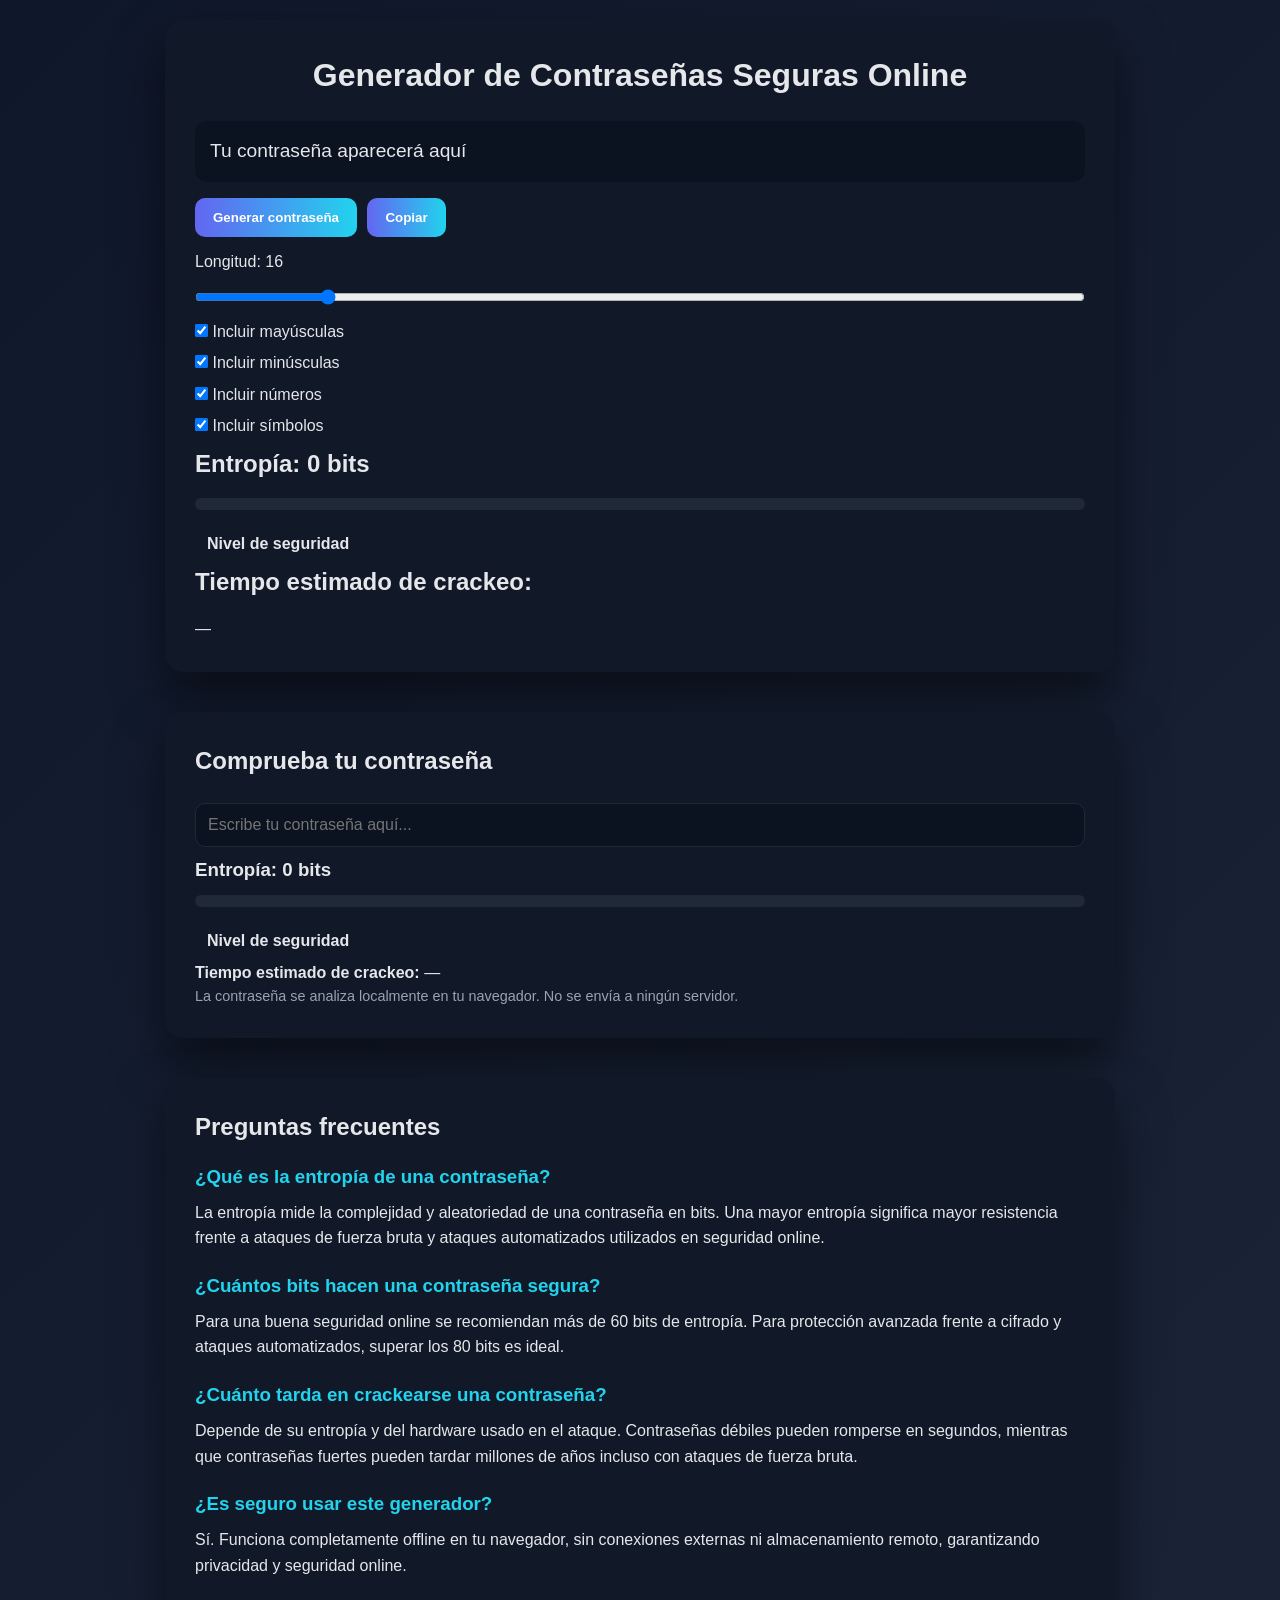
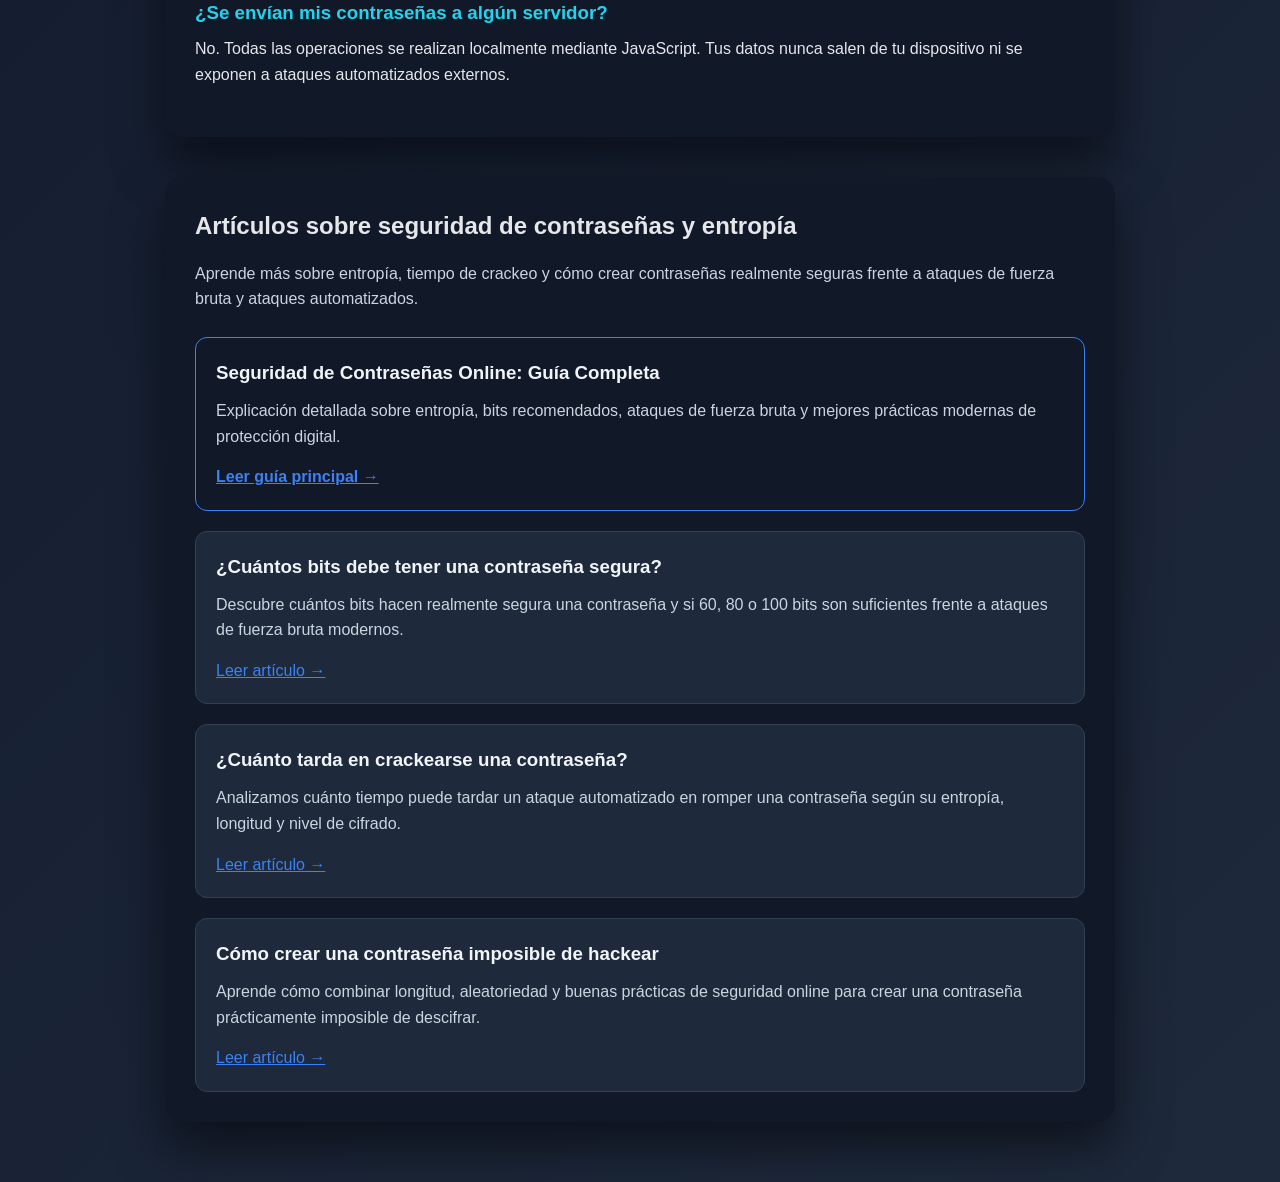
==== index.html @ b84888d2 "Update index.html" ====
<!DOCTYPE html>
<html lang="es">
<head>
<meta charset="UTF-8">
<meta name="viewport" content="width=device-width, initial-scale=1.0">

<title>Generador de Contraseñas Seguras Online con Entropía y Verificador | Seguridad Profesional</title>
<meta name="description" content="Generador de contraseñas seguras online con cálculo real de entropía en bits, estimación de tiempo de crackeo y verificador avanzado. Herramienta profesional de seguridad online 100% privada y offline.">
<meta name="robots" content="index, follow">
<meta name="keywords" content="generador de contraseñas seguras, entropía contraseña, verificador de contraseñas, tiempo de crackeo, seguridad online, fuerza bruta, ataques automatizados, contraseña fuerte, cifrado">
<meta name="author" content="Gonzalo Ramos">
<meta name="application-name" content="Generador de Contraseñas Seguras">
<meta name="apple-mobile-web-app-title" content="Generador de Contraseñas">
<meta name="theme-color" content="#0f172a">

<link rel="canonical" href="https://gonsacc.github.io/passwordgenerator/">

<meta property="og:title" content="Generador de Contraseñas Seguras Online con Entropía y Verificador">
<meta property="og:description" content="Crea y analiza contraseñas seguras con cálculo de entropía real y estimación de tiempo de crackeo. 100% privado y sin envío de datos.">
<meta property="og:type" content="website">
<meta property="og:url" content="https://gonsacc.github.io/passwordgenerator/">
<meta property="og:image" content="https://gonsacc.github.io/passwordgenerator/preview.png">
<meta property="og:site_name" content="Generador de Contraseñas Seguras">

<meta name="twitter:card" content="summary_large_image">
<meta name="twitter:title" content="Generador de Contraseñas Seguras Online con Entropía y Verificador">
<meta name="twitter:description" content="Herramienta profesional para generar y comprobar contraseñas seguras con entropía real y análisis de fuerza bruta.">
<meta name="twitter:image" content="https://gonsacc.github.io/passwordgenerator/preview.png">

<link rel="icon" href="/passwordgenerator/favicon.ico">
<link rel="icon" href="favicon.ico">
<link rel="icon" type="image/svg+xml" href="favicon.svg">

<link rel="icon" type="image/png" sizes="32x32" href="favicon-32x32.png">
<link rel="icon" type="image/png" sizes="16x16" href="favicon-16x16.png">

<link rel="apple-touch-icon" sizes="180x180" href="apple-touch-icon.png">

<link rel="icon" type="image/png" sizes="192x192" href="android-chrome-192x192.png">
<link rel="icon" type="image/png" sizes="512x512" href="android-chrome-512x512.png">

<link rel="manifest" href="site.webmanifest">

<script type="application/ld+json">
{
  "@context": "https://schema.org",
  "@type": "WebApplication",
  "name": "Generador de Contraseñas Seguras Online con Entropía y Verificador",
  "url": "https://gonsacc.github.io/passwordgenerator/",
  "applicationCategory": "SecurityApplication",
  "operatingSystem": "All",
  "description": "Herramienta online para generar y verificar contraseñas seguras con cálculo de entropía, estimación de tiempo de crackeo y análisis de seguridad frente a ataques de fuerza bruta.",
  "offers": {
    "@type": "Offer",
    "price": "0",
    "priceCurrency": "EUR"
  }
}
</script>

<script type="application/ld+json">
{
 "@context": "https://schema.org",
 "@type": "FAQPage",
 "mainEntity": [{
   "@type": "Question",
   "name": "¿Qué es la entropía de una contraseña?",
   "acceptedAnswer": {
     "@type": "Answer",
     "text": "La entropía mide la complejidad y aleatoriedad de una contraseña en bits. Una mayor entropía significa mayor resistencia frente a ataques de fuerza bruta y ataques automatizados utilizados en seguridad online."
   }
 },{
   "@type": "Question",
   "name": "¿Cuántos bits hacen una contraseña segura?",
   "acceptedAnswer": {
     "@type": "Answer",
     "text": "Para una buena seguridad online se recomiendan más de 60 bits de entropía. Para protección avanzada frente a cifrado y ataques automatizados, superar los 80 bits es ideal."
   }
 },{
   "@type": "Question",
   "name": "¿Cuánto tarda en crackearse una contraseña?",
   "acceptedAnswer": {
     "@type": "Answer",
     "text": "Depende de su entropía y del hardware usado en el ataque. Contraseñas débiles pueden romperse en segundos, mientras que contraseñas fuertes pueden tardar millones de años incluso con ataques de fuerza bruta."
   }
 },{
   "@type": "Question",
   "name": "¿Es seguro usar este generador?",
   "acceptedAnswer": {
     "@type": "Answer",
     "text": "Sí. Funciona completamente offline en tu navegador, sin conexiones externas ni almacenamiento remoto, garantizando privacidad y seguridad online."
   }
 },{
   "@type": "Question",
   "name": "¿Se envían mis contraseñas a algún servidor?",
   "acceptedAnswer": {
     "@type": "Answer",
     "text": "No. Todas las operaciones se realizan localmente mediante JavaScript. Tus datos nunca salen de tu dispositivo ni se exponen a ataques automatizados externos."
   }
 }]
}
</script>

<style>
:root{
  --bg1:#0f172a;
  --bg2:#1e293b;
  --card:#111827;
  --accent:#6366f1;
  --accent2:#22d3ee;
  --text:#e5e7eb;
  --muted:#9ca3af;
  --danger:#ef4444;
  --warning:#f59e0b;
  --medium:#f97316;
  --success:#22c55e;
}
*{box-sizing:border-box;margin:0;padding:0}
html, body {
  overscroll-behavior: none;
}
html {
  height: 100%;
  background-color: #0f172a; 
}

body {
  background-color: #0f172a;
}
body{
  font-family:-apple-system,BlinkMacSystemFont,"Segoe UI",Roboto,Arial,sans-serif;
  background:linear-gradient(135deg,var(--bg1),var(--bg2));
  color:var(--text);
  padding:20px;
  line-height:1.6;
  min-height:100vh;
  min-height:100dvh;               
  min-height:-webkit-fill-available;
}

.container{max-width:950px;margin:auto}
.card{
  background:var(--card);
  padding:30px;
  border-radius:18px;
  box-shadow:0 25px 50px rgba(0,0,0,0.5);
  margin-bottom:40px;
  transition:transform .3s ease;
}
.card:hover{transform:translateY(-4px)}
h1{text-align:center;margin-bottom:20px}
h2{margin-bottom:15px}
.output{
  background:#0b1220;
  padding:15px;
  border-radius:12px;
  font-size:1.2rem;
  word-break:break-all;
  margin-bottom:10px;
  min-height:55px;
  transition:all .3s ease;
}
input[type="range"], input[type="text"]{
  width:100%;
  margin:8px 0;
}
input[type="text"]{
  padding:12px;
  border-radius:10px;
  border:1px solid #1f2937;
  background:#0b1220;
  color:var(--text);
  font-size:1rem;
}
label{display:block;margin:6px 0;cursor:pointer}
button{
  background:linear-gradient(90deg,var(--accent),var(--accent2));
  border:none;
  padding:12px 18px;
  border-radius:10px;
  color:white;
  font-weight:600;
  cursor:pointer;
  transition:all .3s ease;
  margin:6px 6px 6px 0;
}
button:hover{opacity:.85;transform:translateY(-2px)}
.progress{
  width:100%;
  background:#1f2937;
  border-radius:12px;
  overflow:hidden;
  height:12px;
  margin:10px 0;
}
.progress-bar{
  height:100%;
  width:0%;
  transition:width .6s ease, background .6s ease;
}
.badge{
  padding:6px 12px;
  border-radius:8px;
  font-weight:600;
  display:inline-block;
  margin-top:5px;
}
.small{color:var(--muted);font-size:.9rem}
.faq-item{margin-bottom:20px}
.faq-item h3{margin-bottom:8px;color:var(--accent2)}
@media(max-width:600px){
  .card{padding:20px}
}
</style>
</head>

<body>
<div class="container">

<div class="card">
<h1>Generador de Contraseñas Seguras Online</h1>

<div class="output" id="password">Tu contraseña aparecerá aquí</div>
<button onclick="generatePassword()">Generar contraseña</button>
<button onclick="copyPassword()">Copiar</button>

<label>Longitud: <span id="lengthValue">16</span></label>
<input type="range" id="length" min="8" max="64" value="16" oninput="updateLength(this.value)">

<label><input type="checkbox" id="uppercase" checked> Incluir mayúsculas</label>
<label><input type="checkbox" id="lowercase" checked> Incluir minúsculas</label>
<label><input type="checkbox" id="numbers" checked> Incluir números</label>
<label><input type="checkbox" id="symbols" checked> Incluir símbolos</label>

<h2>Entropía: <span id="entropy">0</span> bits</h2>
<div class="progress"><div class="progress-bar" id="entropyBar"></div></div>
<div class="badge" id="strengthLabel">Nivel de seguridad</div>

<h2>Tiempo estimado de crackeo:</h2>
<p id="crackTime">—</p>
</div>

<div class="card">
<h2>Comprueba tu contraseña</h2>

<input type="text" id="checkPassword" placeholder="Escribe tu contraseña aquí..." oninput="analyzePassword()">

<h3>Entropía: <span id="checkEntropy">0</span> bits</h3>
<div class="progress"><div class="progress-bar" id="checkBar"></div></div>
<div class="badge" id="checkStrength">Nivel de seguridad</div>

<p><strong>Tiempo estimado de crackeo:</strong> <span id="checkTime">—</span></p>
<p class="small" id="checkMessage">La contraseña se analiza localmente en tu navegador. No se envía a ningún servidor.</p>
</div>

<div class="card">
<h2>Preguntas frecuentes</h2>

<div class="faq-item">
<h3>¿Qué es la entropía de una contraseña?</h3>
<p>La entropía mide la complejidad y aleatoriedad de una contraseña en bits. Una mayor entropía significa mayor resistencia frente a ataques de fuerza bruta y ataques automatizados utilizados en seguridad online.</p>
</div>

<div class="faq-item">
<h3>¿Cuántos bits hacen una contraseña segura?</h3>
<p>Para una buena seguridad online se recomiendan más de 60 bits de entropía. Para protección avanzada frente a cifrado y ataques automatizados, superar los 80 bits es ideal.</p>
</div>

<div class="faq-item">
<h3>¿Cuánto tarda en crackearse una contraseña?</h3>
<p>Depende de su entropía y del hardware usado en el ataque. Contraseñas débiles pueden romperse en segundos, mientras que contraseñas fuertes pueden tardar millones de años incluso con ataques de fuerza bruta.</p>
</div>

<div class="faq-item">
<h3>¿Es seguro usar este generador?</h3>
<p>Sí. Funciona completamente offline en tu navegador, sin conexiones externas ni almacenamiento remoto, garantizando privacidad y seguridad online.</p>
</div>

<div class="faq-item">
<h3>¿Se envían mis contraseñas a algún servidor?</h3>
<p>No. Todas las operaciones se realizan localmente mediante JavaScript. Tus datos nunca salen de tu dispositivo ni se exponen a ataques automatizados externos.</p>
</div>

</div>

<section class="card" style="margin-top:40px;">
    <h2>Artículos sobre seguridad de contraseñas y entropía</h2>

    <p style="color:#cbd5e1; margin-top:10px;">
        Aprende más sobre entropía, tiempo de crackeo y cómo crear contraseñas realmente seguras frente a ataques de fuerza bruta y ataques automatizados.
    </p>

    <div style="display:grid; gap:20px; margin-top:25px;">

        <!-- Página HUB (PRINCIPAL) -->
        <div style="background:#111827; padding:20px; border-radius:12px; border:1px solid #3b82f6;">
            <h3 style="margin-bottom:10px; color:#f1f5f9;">
                Seguridad de Contraseñas Online: Guía Completa
            </h3>

            <p style="color:#cbd5e1; margin-bottom:15px;">
                Explicación detallada sobre entropía, bits recomendados, ataques de fuerza bruta y mejores prácticas modernas de protección digital.
            </p>

            <a href="seguridad-de-contrasenas-online.html" 
               style="color:#3b82f6; font-weight:600;">
                Leer guía principal →
            </a>
        </div>

        <!-- Artículo 1 -->
        <div style="background:#1e293b; padding:20px; border-radius:12px; border:1px solid #334155; transition:0.3s ease;">
            <h3 style="margin-bottom:10px; color:#f1f5f9;">
                ¿Cuántos bits debe tener una contraseña segura?
            </h3>

            <p style="color:#cbd5e1; margin-bottom:15px;">
                Descubre cuántos bits hacen realmente segura una contraseña y si 60, 80 o 100 bits son suficientes frente a ataques de fuerza bruta modernos.
            </p>

            <a href="cuantos-bits-debe-tener-una-contrasena-segura.html" 
               style="color:#3b82f6; font-weight:500;">
                Leer artículo →
            </a>
        </div>

        <!-- Artículo 2 -->
        <div style="background:#1e293b; padding:20px; border-radius:12px; border:1px solid #334155; transition:0.3s ease;">
            <h3 style="margin-bottom:10px; color:#f1f5f9;">
                ¿Cuánto tarda en crackearse una contraseña?
            </h3>

            <p style="color:#cbd5e1; margin-bottom:15px;">
                Analizamos cuánto tiempo puede tardar un ataque automatizado en romper una contraseña según su entropía, longitud y nivel de cifrado.
            </p>

            <a href="cuanto-tarda-en-crackearse-una-contrasena.html" 
               style="color:#3b82f6; font-weight:500;">
                Leer artículo →
            </a>
        </div>

        <!-- Artículo 3 -->
        <div style="background:#1e293b; padding:20px; border-radius:12px; border:1px solid #334155; transition:0.3s ease;">
            <h3 style="margin-bottom:10px; color:#f1f5f9;">
                Cómo crear una contraseña imposible de hackear
            </h3>

            <p style="color:#cbd5e1; margin-bottom:15px;">
                Aprende cómo combinar longitud, aleatoriedad y buenas prácticas de seguridad online para crear una contraseña prácticamente imposible de descifrar.
            </p>

            <a href="como-crear-una-contrasena-imposible-de-hackear.html" 
               style="color:#3b82f6; font-weight:500;">
                Leer artículo →
            </a>
        </div>

    </div>
</section>

</div>

<script>
const uppercase = document.getElementById("uppercase");
const lowercase = document.getElementById("lowercase");
const numbers = document.getElementById("numbers");
const symbols = document.getElementById("symbols");
const password = document.getElementById("password");
const checkEntropy = document.getElementById("checkEntropy");
const checkTime = document.getElementById("checkTime");
function log2(x){ return Math.log(x)/Math.log(2); }

// =============================
// 🔐 GENERADOR CRIPTOGRÁFICO
// =============================

// Genera entero seguro sin sesgo de módulo
function secureRandomInt(max){
  const maxUint = 0x100000000;
  const limit = maxUint - (maxUint % max);
  const array = new Uint32Array(1);
  let rand;
  do{
    crypto.getRandomValues(array);
    rand = array[0];
  } while(rand >= limit);
  return rand % max;
}

function randomChar(str){
  return str[secureRandomInt(str.length)];
}

function shuffleSecure(str){
  let arr = str.split('');
  for(let i = arr.length - 1; i > 0; i--){
    const j = secureRandomInt(i + 1);
    [arr[i], arr[j]] = [arr[j], arr[i]];
  }
  return arr.join('');
}

// =============================
// ⏳ FORMATO DE TIEMPO
// =============================

function formatTime(seconds){
  if(!isFinite(seconds)) return "Incalculable";

  if(seconds < 1) return "menos de 1 segundo";
  if(seconds < 60) return seconds.toFixed(2)+" segundos";
  if(seconds < 3600) return (seconds/60).toFixed(2)+" minutos";
  if(seconds < 86400) return (seconds/3600).toFixed(2)+" horas";
  if(seconds < 31536000) return (seconds/86400).toFixed(2)+" días";
  if(seconds < 31536000000) return (seconds/31536000).toFixed(2)+" años";
  return (seconds/31536000000).toFixed(2)+" millones de años";
}

// =============================
// 🎚️ UI
// =============================

function updateLength(val){
  document.getElementById("lengthValue").innerText = val;
}

function generatePassword(){
  const length = parseInt(document.getElementById("length").value);

  const sets = {
    upper:"ABCDEFGHIJKLMNOPQRSTUVWXYZ",
    lower:"abcdefghijklmnopqrstuvwxyz",
    numbers:"0123456789",
    symbols:"!@#$%^&*()_+-=[]{}|;:,.<>?"
  };

  let pool = "";
  let required = [];

  if(uppercase.checked){
    pool += sets.upper;
    required.push(randomChar(sets.upper));
  }
  if(lowercase.checked){
    pool += sets.lower;
    required.push(randomChar(sets.lower));
  }
  if(numbers.checked){
    pool += sets.numbers;
    required.push(randomChar(sets.numbers));
  }
  if(symbols.checked){
    pool += sets.symbols;
    required.push(randomChar(sets.symbols));
  }

  if(pool === ""){
    alert("Selecciona al menos un tipo de carácter.");
    return;
  }

  let pass = required.join("");

  while(pass.length < length){
    pass += randomChar(pool);
  }

  pass = shuffleSecure(pass);

  password.innerText = pass;

  analyzeGenerated(pass, pool.length);
}

// =============================
// 📊 ENTROPÍA
// =============================

function analyzeGenerated(pass, poolSize){
  const entropy = pass.length * log2(poolSize);
  document.getElementById("entropy").innerText = entropy.toFixed(2);
  updateUI(entropy,"entropyBar","strengthLabel","crackTime");
}

function analyzePassword(){
  const pass = document.getElementById("checkPassword").value;

  if(pass.length === 0){
    checkEntropy.innerText = "0";
    checkTime.innerText = "—";
    document.getElementById("checkBar").style.width = "0%";
    document.getElementById("checkStrength").innerText = "Nivel de seguridad";
    return;
  }

  let poolSize = 0;

  if(/[A-Z]/.test(pass)) poolSize += 26;
  if(/[a-z]/.test(pass)) poolSize += 26;
  if(/[0-9]/.test(pass)) poolSize += 10;
  if(/[^A-Za-z0-9]/.test(pass)) poolSize += 32;

  if(poolSize === 0) return;

  const entropy = pass.length * log2(poolSize);

  checkEntropy.innerText = entropy.toFixed(2);
  updateUI(entropy,"checkBar","checkStrength","checkTime","checkMessage");
}

// =============================
// 🔎 CÁLCULO DE CRACKEO
// =============================

function updateUI(entropy, barId, labelId, timeId, messageId){

  // 100 mil millones intentos/seg (GPU moderna hash rápido)
  const attemptsPerSecond = 1e11;

  const seconds = Math.pow(2, entropy) / attemptsPerSecond;

  document.getElementById(timeId).innerText = formatTime(seconds);

  const bar = document.getElementById(barId);
  const label = document.getElementById(labelId);

  let percent = Math.min(entropy, 128)/128*100;
  bar.style.width = percent+"%";

  let text="";

  if(entropy < 28){
    bar.style.background="var(--danger)";
    text="Muy débil";
  }
  else if(entropy < 36){
    bar.style.background="var(--warning)";
    text="Débil";
  }
  else if(entropy < 60){
    bar.style.background="var(--medium)";
    text="Media";
  }
  else if(entropy < 80){
    bar.style.background="var(--success)";
    text="Fuerte";
  }
  else{
    bar.style.background="var(--accent2)";
    text="Muy fuerte";
  }

  label.innerText = text;

  if(messageId){
    document.getElementById(messageId).innerText =
      entropy < 60
      ? "Esta contraseña podría ser vulnerable a ataques de fuerza bruta. Se recomienda mayor longitud y variedad."
      : "Buena elección. La contraseña presenta alta entropía frente a ataques automatizados.";
  }
}

// =============================
// 📋 COPIAR
// =============================

function copyPassword(){
  navigator.clipboard.writeText(password.innerText)
    .then(() => {
      alert("Contraseña copiada al portapapeles");
    })
    .catch(() => {
      alert("No se pudo copiar automáticamente.");
    });
}
</script>

</body>
</html>
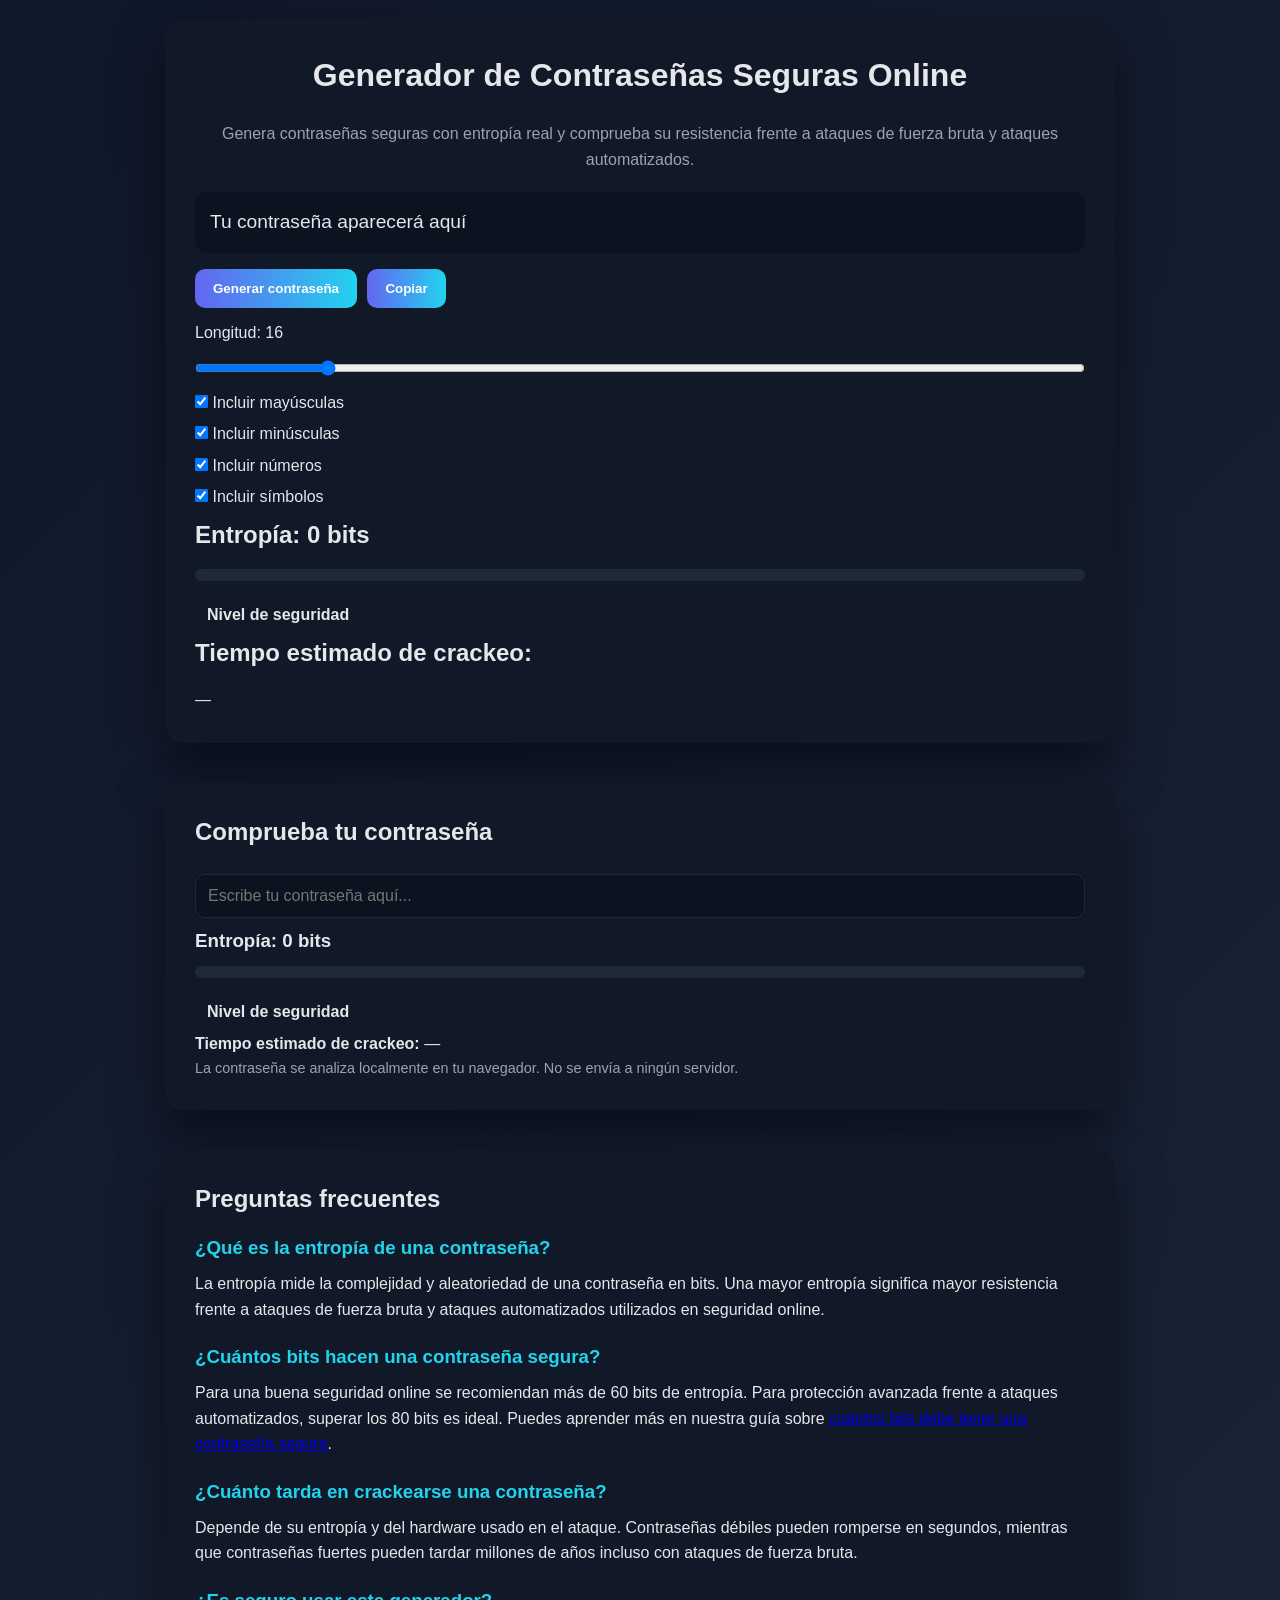
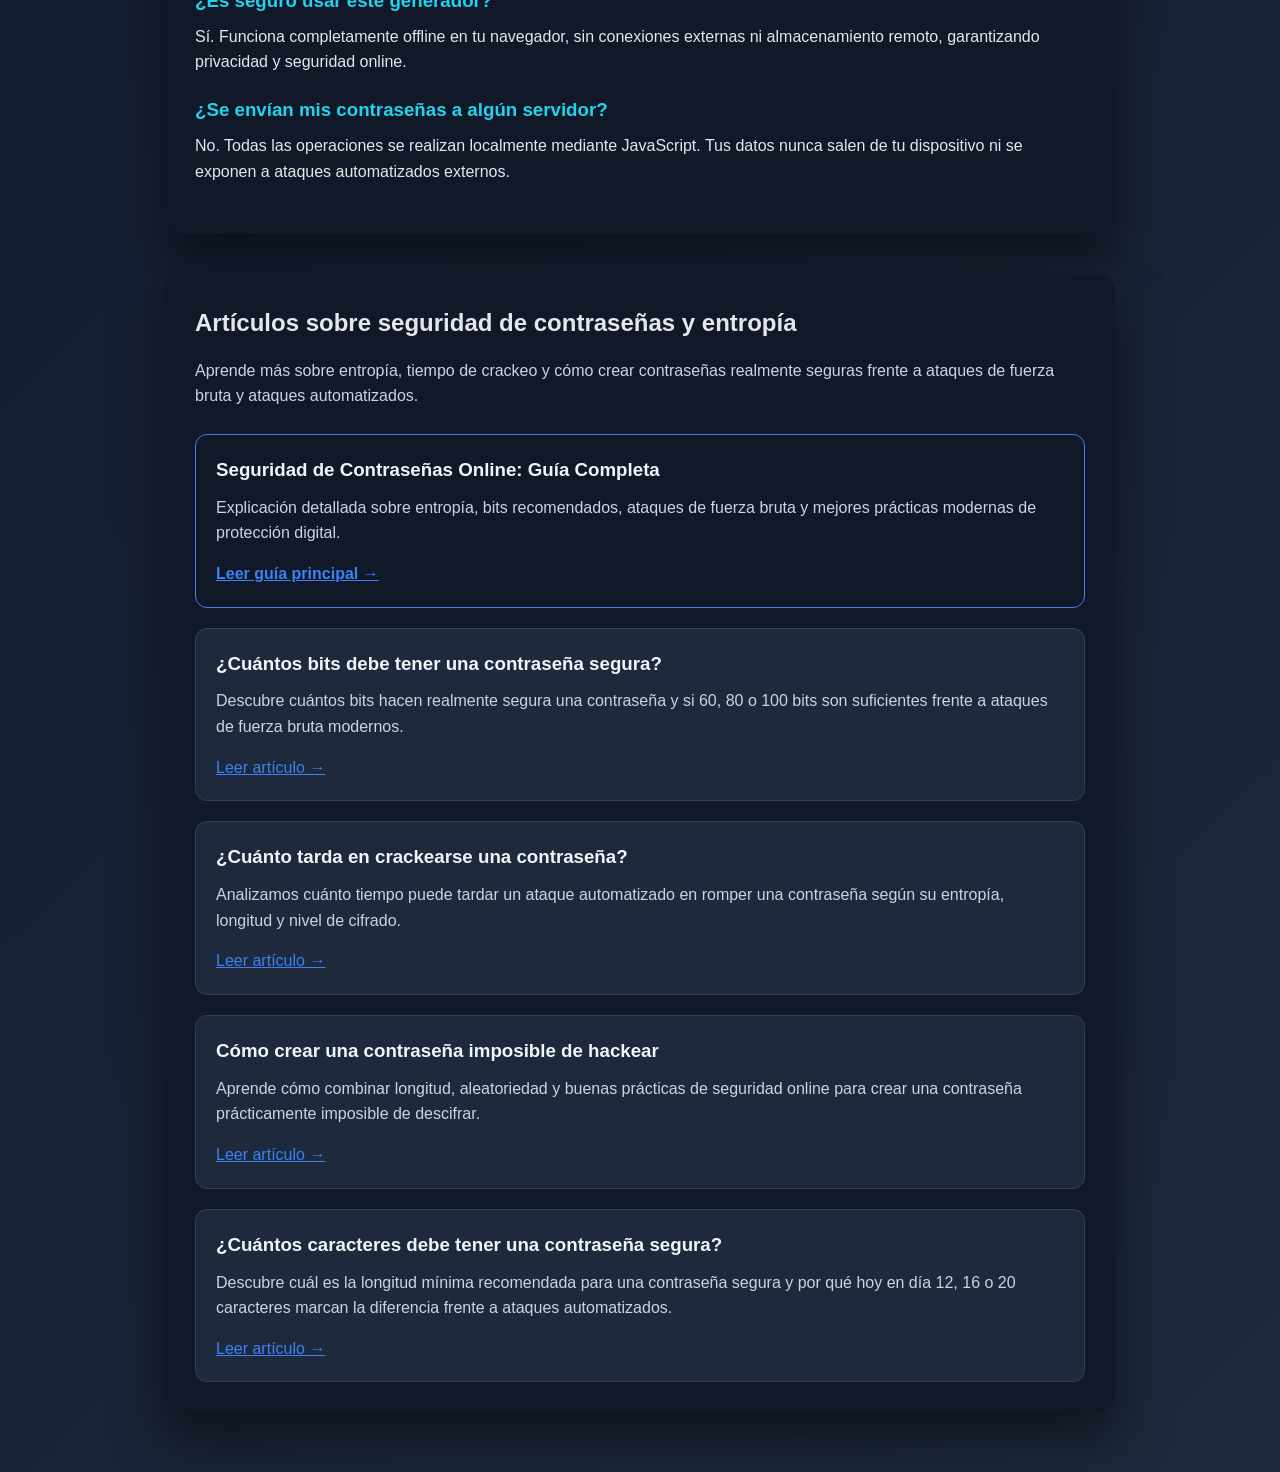
==== commit 7c46275b: "Update index.html" ====
--- a/index.html
+++ b/index.html
@@ -5,7 +5,7 @@
 <meta name="viewport" content="width=device-width, initial-scale=1.0">
 
 <title>Generador de Contraseñas Seguras Online con Entropía y Verificador | Seguridad Profesional</title>
-<meta name="description" content="Generador de contraseñas seguras online con cálculo real de entropía en bits, estimación de tiempo de crackeo y verificador avanzado. Herramienta profesional de seguridad online 100% privada y offline.">
+<meta name="description" content="Generador de contraseñas seguras gratis con cálculo de entropía, verificador de seguridad y estimación de tiempo de crackeo. Crea contraseñas fuertes en segundos. 100% privado y sin enviar datos.">
 <meta name="robots" content="index, follow">
 <meta name="keywords" content="generador de contraseñas seguras, entropía contraseña, verificador de contraseñas, tiempo de crackeo, seguridad online, fuerza bruta, ataques automatizados, contraseña fuerte, cifrado">
 <meta name="author" content="Gonzalo Ramos">
@@ -219,7 +219,9 @@
 
 <div class="card">
 <h1>Generador de Contraseñas Seguras Online</h1>
-
+<p style="text-align:center;color:#9ca3af;margin-bottom:20px;">
+Genera contraseñas seguras con entropía real y comprueba su resistencia frente a ataques de fuerza bruta y ataques automatizados.
+</p>
 <div class="output" id="password">Tu contraseña aparecerá aquí</div>
 <button onclick="generatePassword()">Generar contraseña</button>
 <button onclick="copyPassword()">Copiar</button>
@@ -263,7 +265,10 @@
 
 <div class="faq-item">
 <h3>¿Cuántos bits hacen una contraseña segura?</h3>
-<p>Para una buena seguridad online se recomiendan más de 60 bits de entropía. Para protección avanzada frente a cifrado y ataques automatizados, superar los 80 bits es ideal.</p>
+<p>
+Para una buena seguridad online se recomiendan más de 60 bits de entropía. Para protección avanzada frente a ataques automatizados, superar los 80 bits es ideal. Puedes aprender más en nuestra guía sobre 
+<a href="cuantos-bits-debe-tener-una-contrasena-segura.html">cuántos bits debe tener una contraseña segura</a>.
+</p>
 </div>
 
 <div class="faq-item">
@@ -355,6 +360,22 @@
                 Leer artículo →
             </a>
         </div>
+
+        <!-- Artículo 4 -->
+        <div style="background:#1e293b; padding:20px; border-radius:12px; border:1px solid #334155; transition:0.3s ease;">
+          <h3 style="margin-bottom:10px; color:#f1f5f9;">
+            ¿Cuántos caracteres debe tener una contraseña segura?
+          </h3>
+      
+          <p style="color:#cbd5e1; margin-bottom:15px;">
+          Descubre cuál es la longitud mínima recomendada para una contraseña segura y por qué hoy en día 12, 16 o 20 caracteres marcan la diferencia frente a ataques automatizados.
+          </p>
+      
+          <a href="cuantos-caracteres-debe-tener-una-contrasena-segura.html" 
+          style="color:#3b82f6; font-weight:500;">
+          Leer artículo →
+          </a>
+      </div>
 
     </div>
 </section>
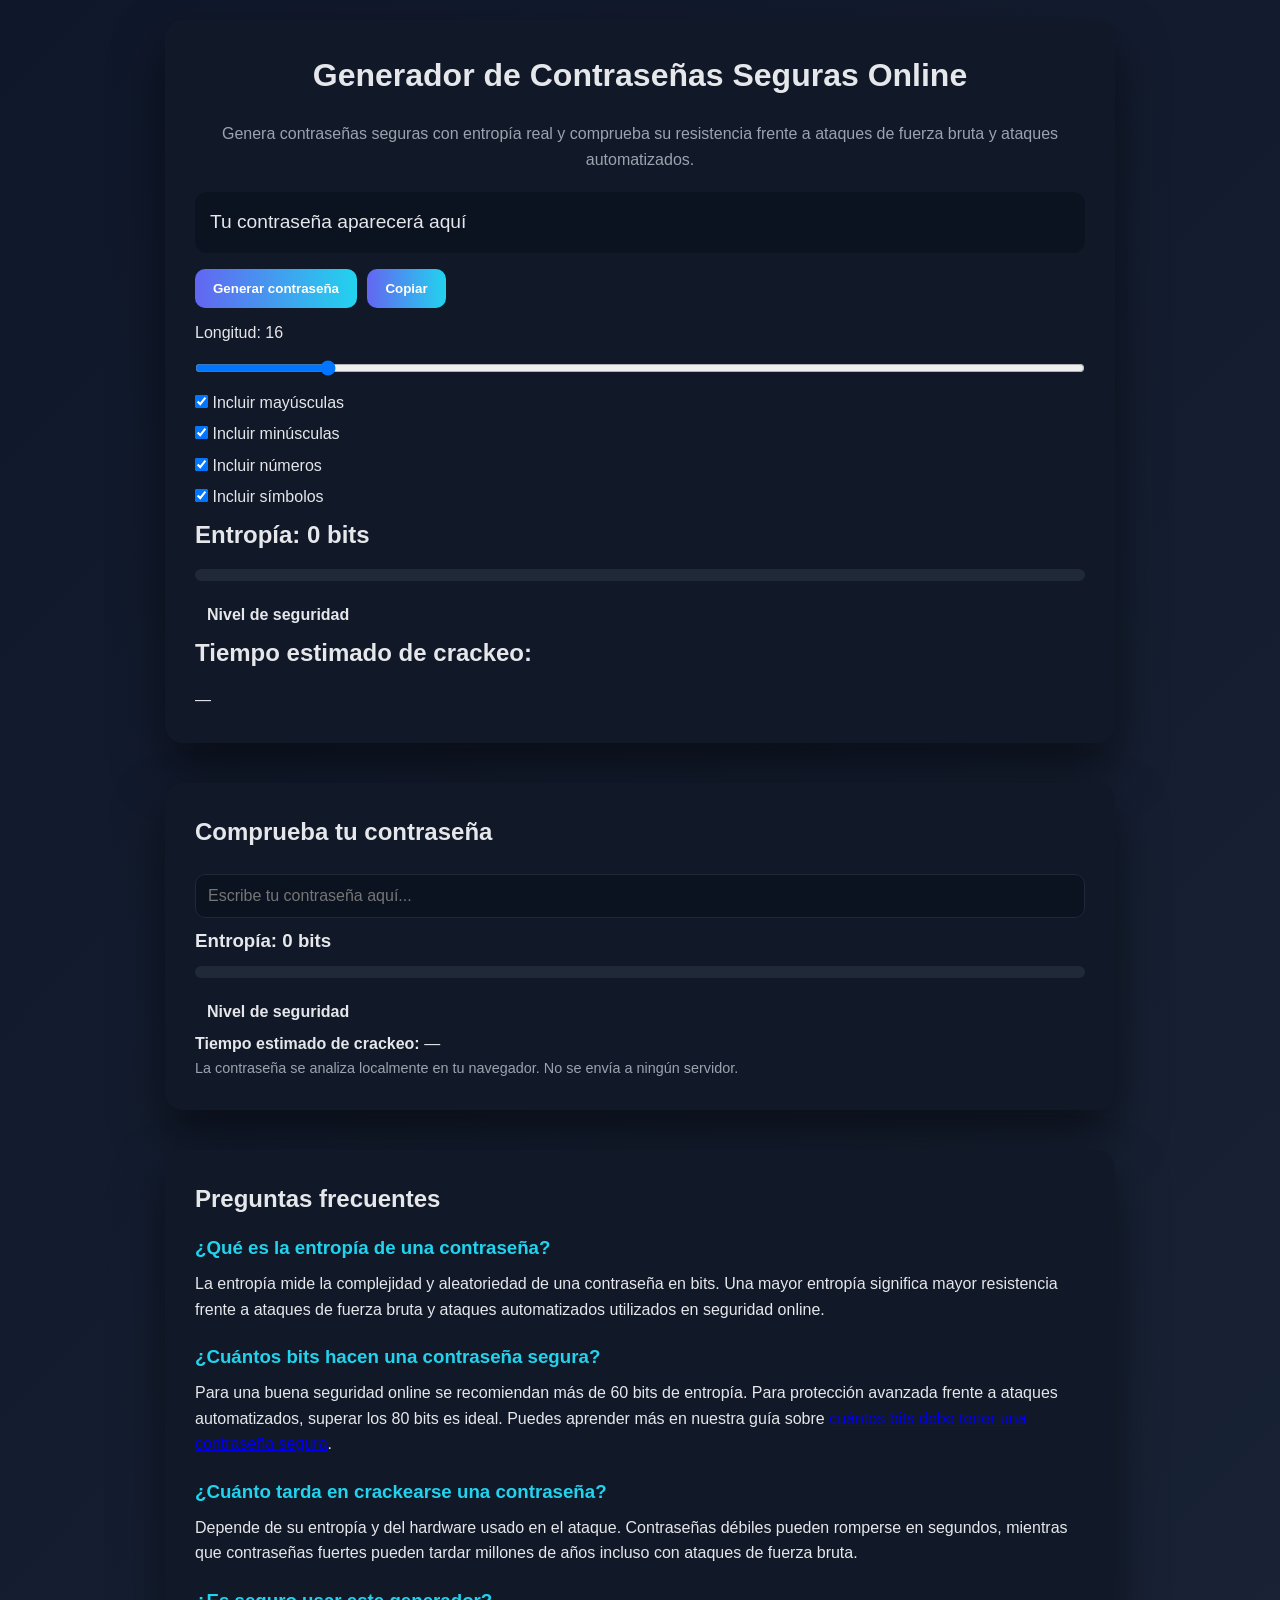
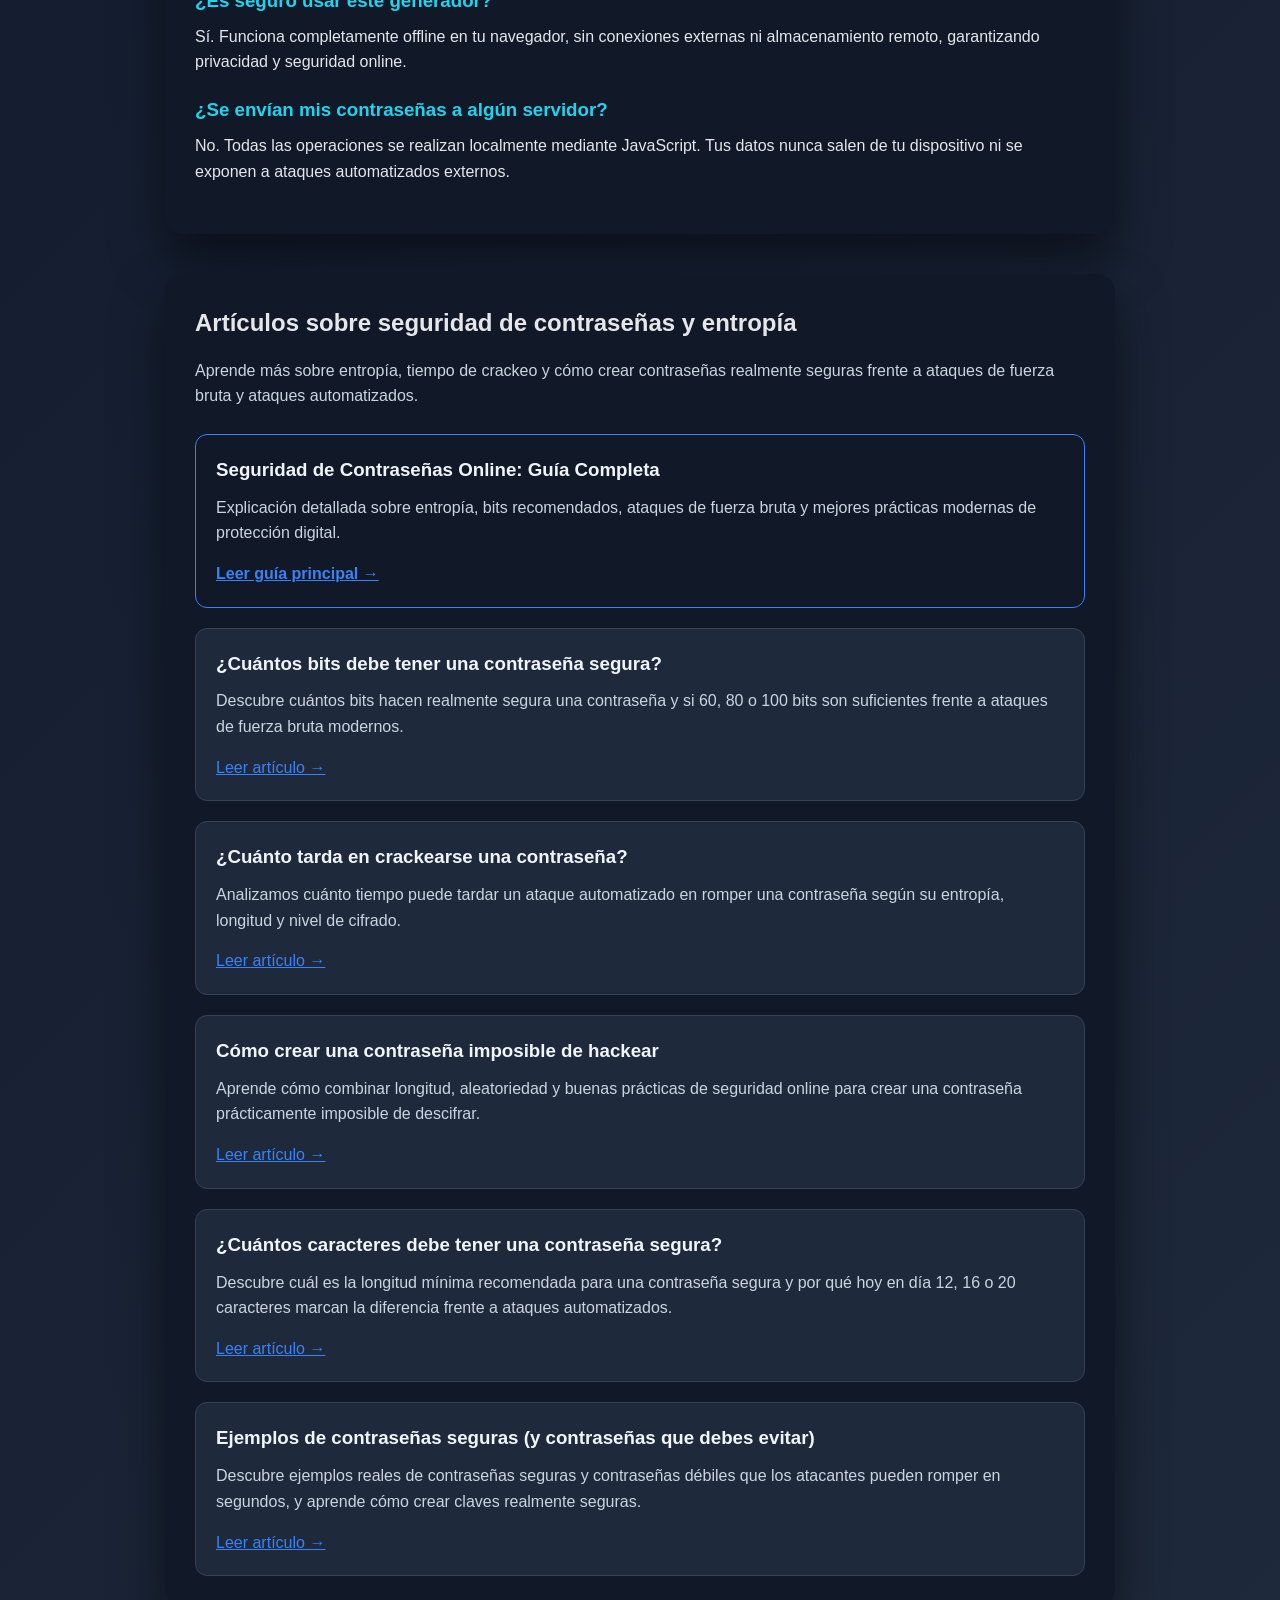
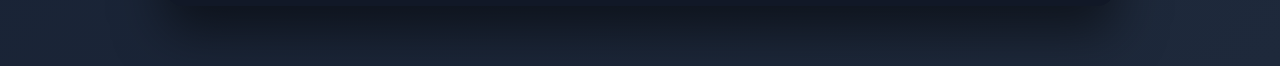
==== commit 3099fa74: "Update index.html" ====
--- a/index.html
+++ b/index.html
@@ -377,6 +377,22 @@
           </a>
       </div>
 
+      <!-- Artículo 5 -->
+      <div style="background:#1e293b; padding:20px; border-radius:12px; border:1px solid #334155; transition:0.3s ease;">
+        <h3 style="margin-bottom:10px; color:#f1f5f9;">
+          Ejemplos de contraseñas seguras (y contraseñas que debes evitar)
+        </h3>
+      
+        <p style="color:#cbd5e1; margin-bottom:15px;">
+        Descubre ejemplos reales de contraseñas seguras y contraseñas débiles que los atacantes pueden romper en segundos, y aprende cómo crear claves realmente seguras.
+        </p>
+      
+        <a href="ejemplos-contrasenas-seguras.html" 
+        style="color:#3b82f6; font-weight:500;">
+        Leer artículo →
+        </a>
+      </div>
+
     </div>
 </section>
 
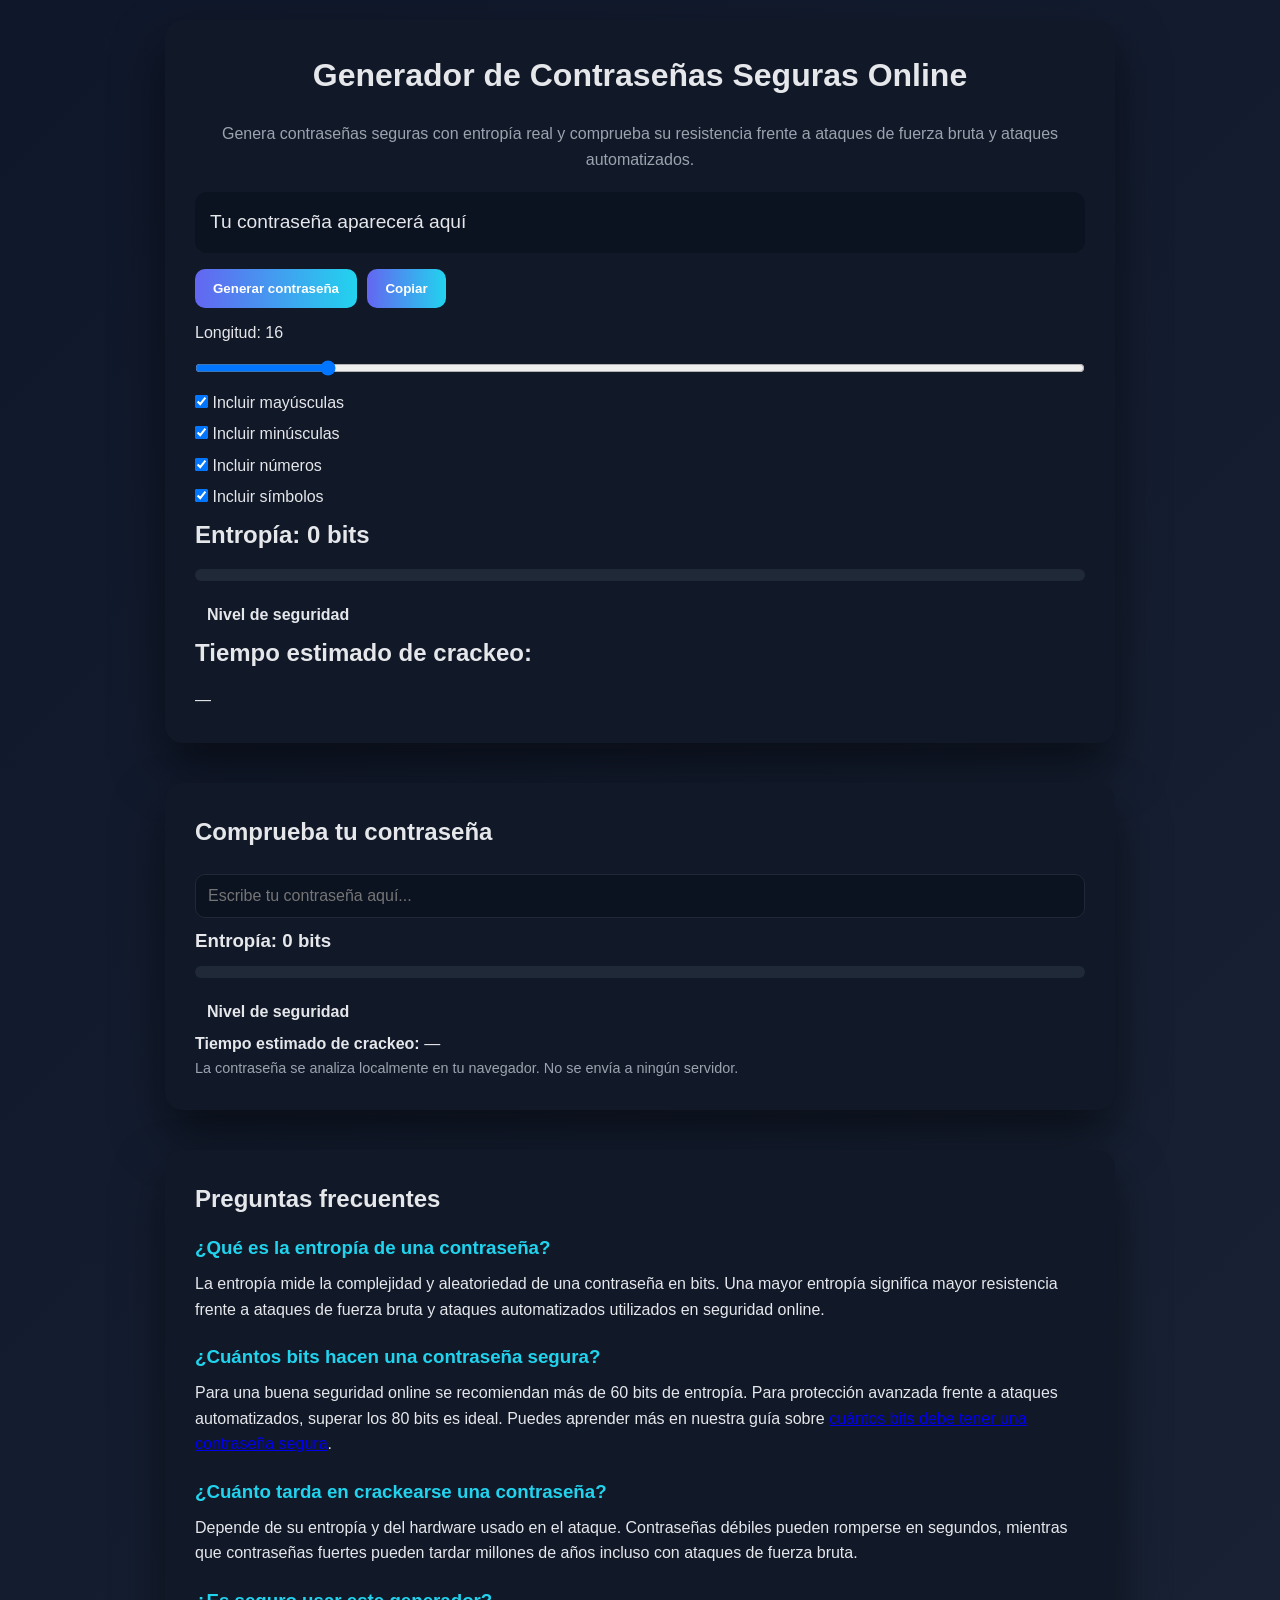
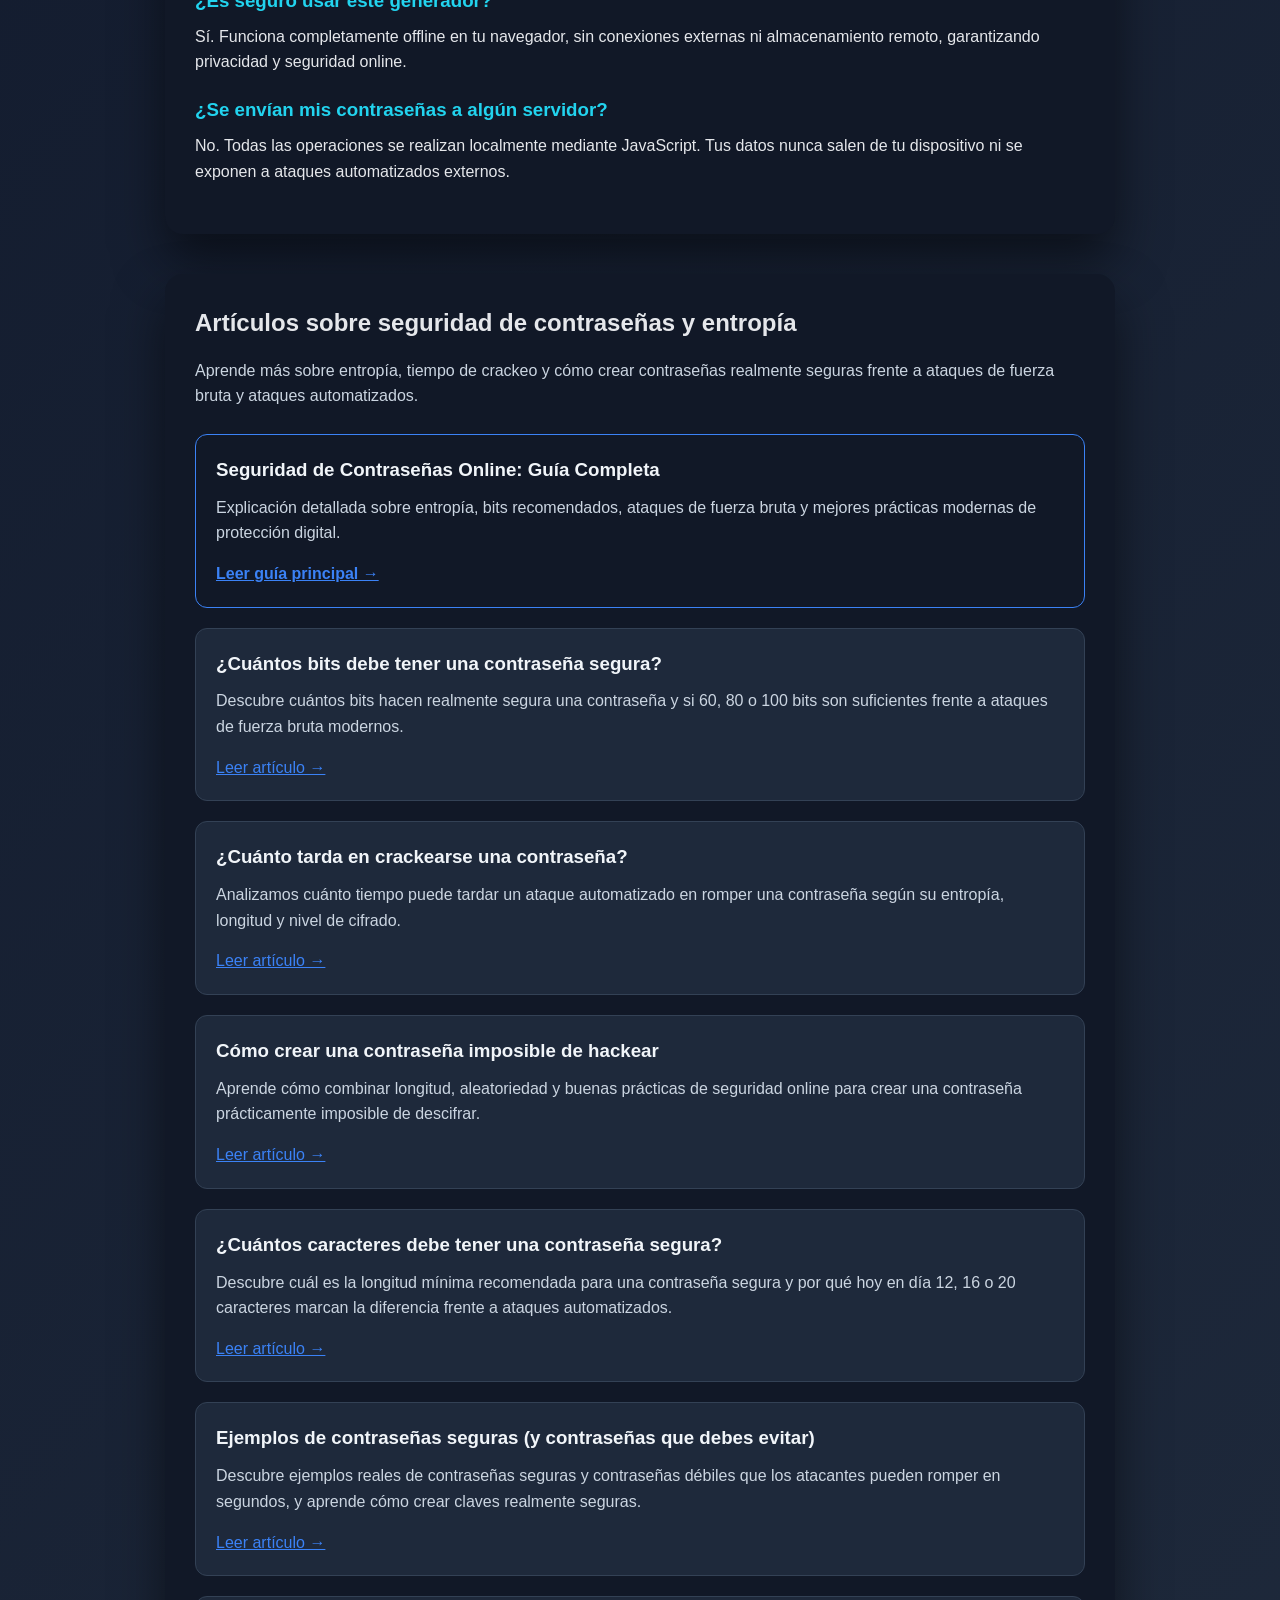
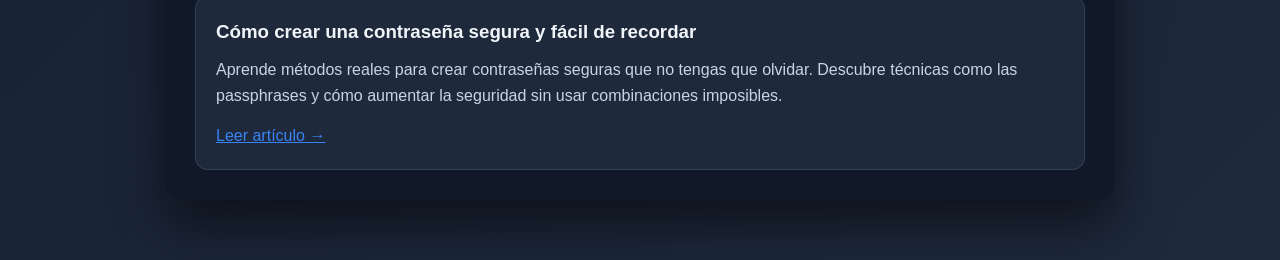
==== commit 93e79fd0: "Update index.html" ====
--- a/index.html
+++ b/index.html
@@ -393,6 +393,22 @@
         </a>
       </div>
 
+      <!-- Artículo 6 -->
+      <div style="background:#1e293b; padding:20px; border-radius:12px; border:1px solid #334155; transition:0.3s ease;">
+        <h3 style="margin-bottom:10px; color:#f1f5f9;">
+          Cómo crear una contraseña segura y fácil de recordar
+        </h3>
+      
+        <p style="color:#cbd5e1; margin-bottom:15px;">
+        Aprende métodos reales para crear contraseñas seguras que no tengas que olvidar. Descubre técnicas como las passphrases y cómo aumentar la seguridad sin usar combinaciones imposibles.
+        </p>
+      
+        <a href="como-crear-una-contrasena-segura-y-facil-de-recordar.html" 
+        style="color:#3b82f6; font-weight:500;">
+        Leer artículo →
+        </a>
+      </div>
+
     </div>
 </section>
 
